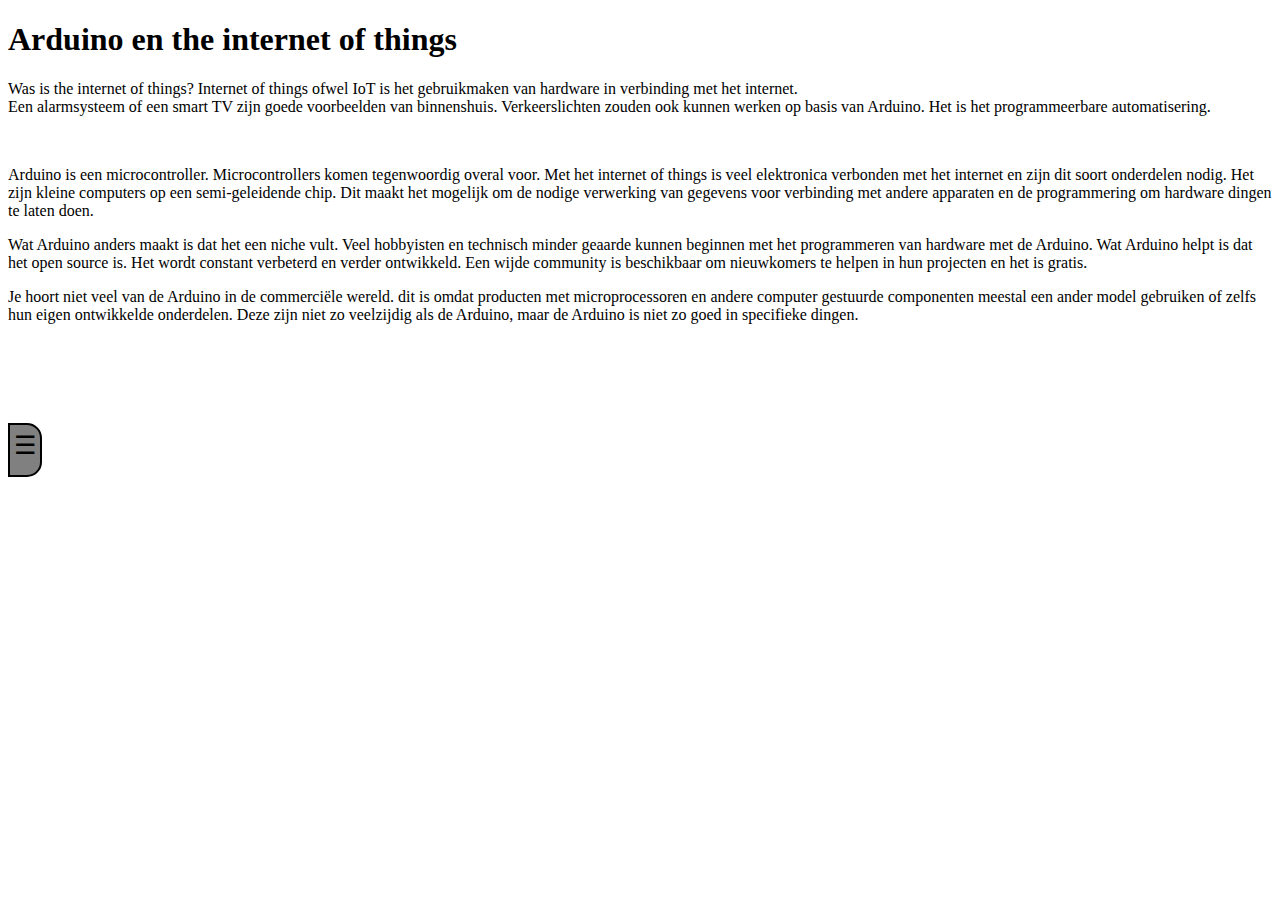
==== html/Arduino.html @ 060bd9ba "add Arduino.css link" ====
<!DOCTYPE html>
<html lang="en" dir="ltr">
  <head>
    <meta charset="utf-8">
    <link rel="stylesheet" href="../css/Menu.css">
    <link rel="stylesheet" href="../css/Arduino.css">
    <script type="text/javascript" src="../javascript/Webscript.js"></script>
    <title></title>
  </head>
  <body>
    <div id="mySidenav" class="sidenav">
      <img class="logo" src="../images/arduino_logo.png" alt="Arduino logo">
      <a href="javascript:void(0)" class="closebtn" onclick="closeNav()">&times;</a>
      <a href="Index.html">Home</a>
      <a href="Arduino.html">Arduino</a>
      <a href="Opdrachten.html">Opdrachten</a>
      <a href="Overons.html">Over ons</a>
      <div class="menu_footer">
        <p>
          Gemaakt door: Valentin Hekker, <br> Tim Staals, Koen Zoon <br>
          In opdracht van: Hardware <br>
          &copy; 2020
        </p>
      </div>
    </div>
    <span id="openmenu" onclick="openNav()"><p>&#9776;</p></span>
        <div class="inhoud">
            <h1>Arduino en the internet of things</h1>
            <p>
                Was is the internet of things? Internet of things ofwel IoT is het gebruikmaken van hardware in verbinding met het internet.<br>
                Een alarmsysteem of een smart TV zijn goede voorbeelden van binnenshuis. Verkeerslichten zouden ook kunnen werken op basis van Arduino.
                Het is het programmeerbare automatisering.<br>
            </p>
            <img sr="../images/bord.png">
        </div>
        <div class="inhoud">
            <p>
                Arduino is een microcontroller. Microcontrollers komen tegenwoordig overal voor. Met het internet of things is veel elektronica verbonden met het internet en zijn dit soort onderdelen nodig. Het zijn kleine computers op een semi-geleidende chip. Dit maakt het mogelijk om de nodige verwerking van gegevens voor verbinding met andere apparaten en de programmering om hardware dingen te laten doen. 
            </p>
            <p>
                Wat Arduino anders maakt is dat het een niche vult. Veel hobbyisten en technisch minder geaarde kunnen beginnen met het programmeren van hardware met de Arduino.  Wat Arduino helpt is dat het open source is. Het wordt constant verbeterd en verder ontwikkeld. Een wijde community is beschikbaar om nieuwkomers te helpen in hun projecten en het is gratis.
            </p>
            <p>
                Je hoort niet veel van de Arduino in de commerciële wereld. dit is omdat producten met microprocessoren en andere computer gestuurde componenten meestal een ander model gebruiken of zelfs hun eigen ontwikkelde onderdelen. Deze zijn niet zo veelzijdig als de Arduino, maar de Arduino is niet zo goed in specifieke dingen.
            </p>
        </div>
  </body>
</html>
---- css/Menu.css ----
/* The side navigation menu */
.sidenav {
  height: 100%; /* 100% Full-height */
  width: 0; /* 0 width - change this with JavaScript */
  position: fixed; /* Stay in place */
  z-index: 1; /* Stay on top */
  top: 0; /* Stay at the top */
  left: 0;
  background-color: #111; /* Black*/
  overflow-x: hidden; /* Disable horizontal scroll */
  padding-top: 60px; /* Place content 60px from the top */
  transition: 0.5s; /* 0.5 second transition effect to slide in the sidenav */
}
.menu_footer {
  position: absolute;
  bottom: 60px;
  left: 10px;
  color: #00979d;
}
#openmenu {
  position: fixed;
  top: 50%;
  height: 50px;
  width: 30px;
  border: 2px Black solid;
  border-radius: 0px 15px 15px 0px;
  transform: translateY(-50%);
  background-color: gray;
  font-size: 25px;
  text-align: center;
  cursor: default;
}
#openmenu p {
  margin-top: 6px;
}
/* The navigation menu links */
.sidenav a {
  padding: 8px 8px 8px 32px;
  text-decoration: none;
  font-size: 25px;
  color: #00979d;
  display: block;
  transition: 0.3s;
  font-weight: bold;
}

/* When you mouse over the navigation links, change their color */
.sidenav a:hover {
  color: #f1f1f1;
}

/* Position and style the close button (top right corner) */
.sidenav .closebtn {
  position: absolute;
  top: 0;
  right: 25px;
  font-size: 36px;
  margin-left: 50px;
}
/* style logo arduino */
.logo {
  width: 200px;
  margin: 10px 25px;
}
/* Style page content - use this if you want to push the page content to the right when you open the side navigation */
#main {
  transition: margin-left .5s;
  padding: 20px;
}

/* On smaller screens, where height is less than 450px, change the style of the sidenav (less padding and a smaller font size) */
@media screen and (max-height: 450px) {
  .sidenav {padding-top: 15px;}
  .sidenav a {font-size: 18px;}
}
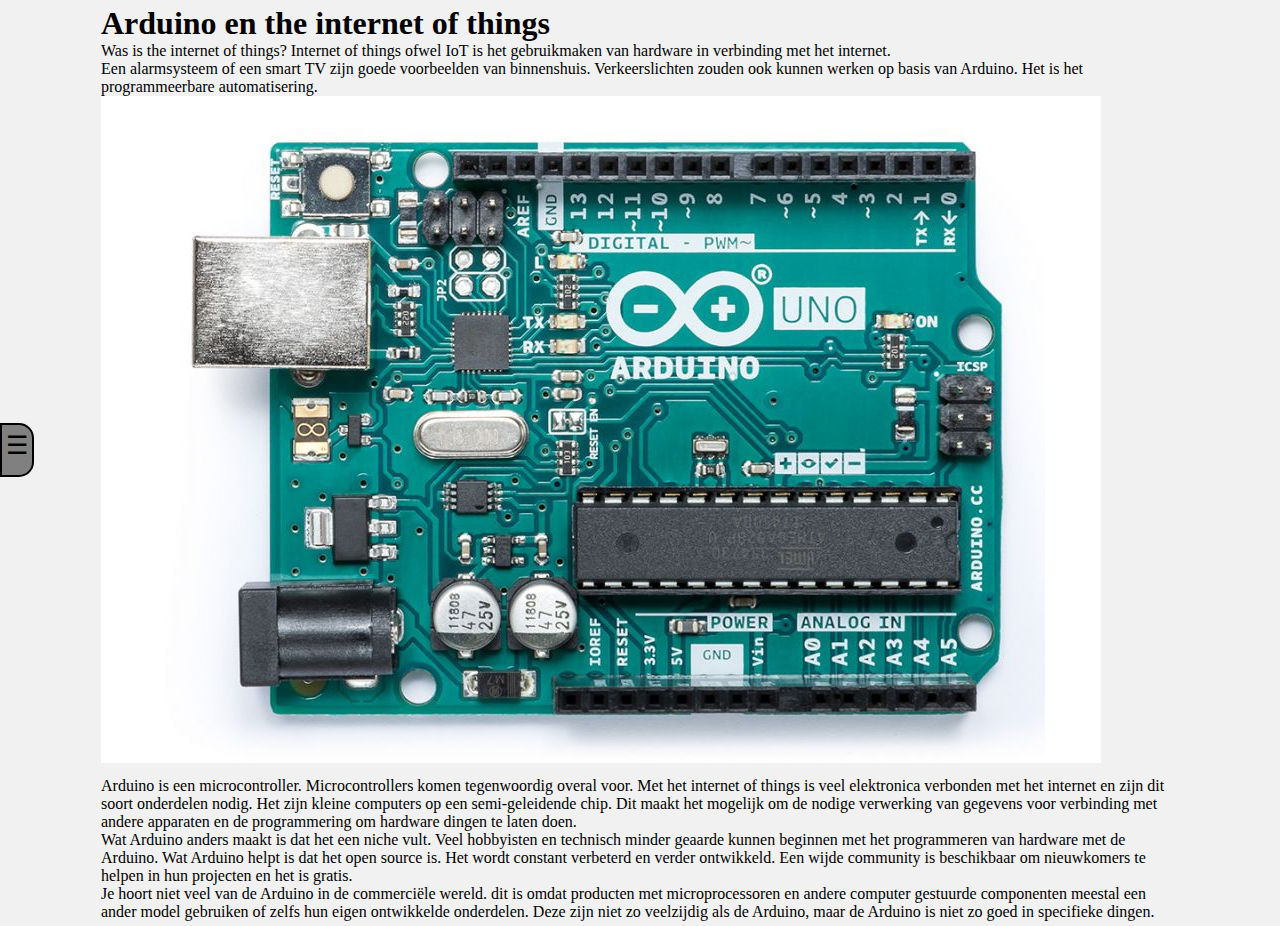
==== commit d989e833: "update" ====
--- a/html/Arduino.html
+++ b/html/Arduino.html
@@ -31,7 +31,7 @@
                 Een alarmsysteem of een smart TV zijn goede voorbeelden van binnenshuis. Verkeerslichten zouden ook kunnen werken op basis van Arduino.
                 Het is het programmeerbare automatisering.<br>
             </p>
-            <img sr="../images/bord.png">
+            <img src="../images/bord.png">
         </div>
         <div class="inhoud">
             <p>
--- a/css/Arduino.css
+++ b/css/Arduino.css
@@ -0,0 +1,14 @@
+* {
+  padding: 0px;
+  margin: 0px;
+}
+body {
+  background-color: #f1f1f1;
+}
+.inhoud{
+    margin-left: 7.5%;
+    margin-right: 7.5%;
+    padding: 5px;
+}
+
+img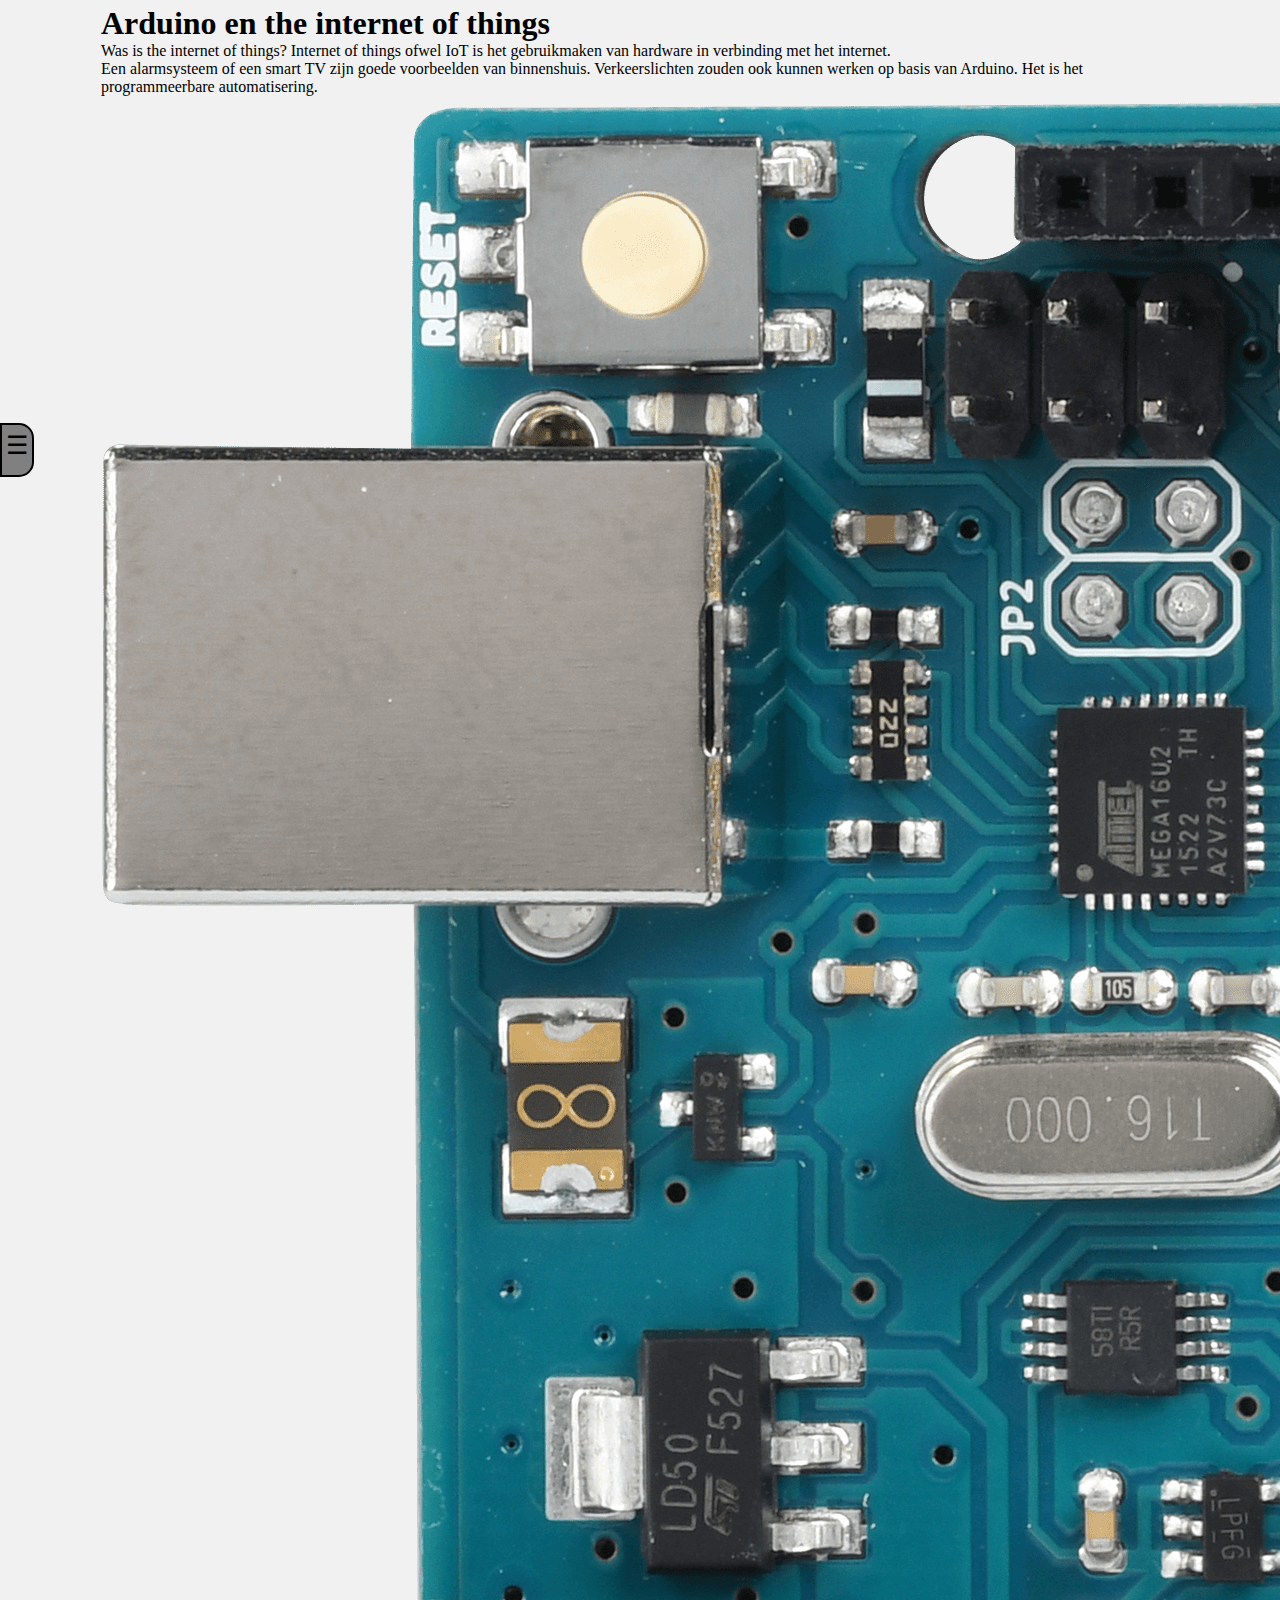
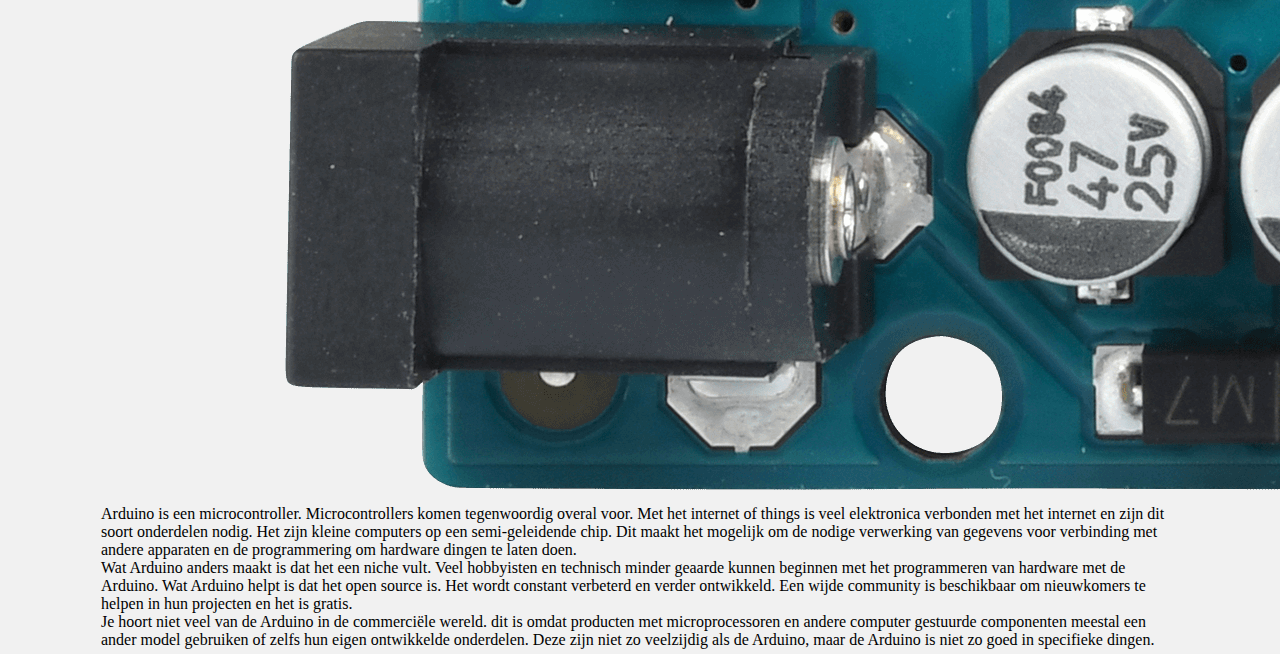
==== commit f40f0781: "arduino afbeelding" ====
--- a/html/Arduino.html
+++ b/html/Arduino.html
@@ -35,7 +35,7 @@
         </div>
         <div class="inhoud">
             <p>
-                Arduino is een microcontroller. Microcontrollers komen tegenwoordig overal voor. Met het internet of things is veel elektronica verbonden met het internet en zijn dit soort onderdelen nodig. Het zijn kleine computers op een semi-geleidende chip. Dit maakt het mogelijk om de nodige verwerking van gegevens voor verbinding met andere apparaten en de programmering om hardware dingen te laten doen. 
+                Arduino is een microcontroller. Microcontrollers komen tegenwoordig overal voor. Met het internet of things is veel elektronica verbonden met het internet en zijn dit soort onderdelen nodig. Het zijn kleine computers op een semi-geleidende chip. Dit maakt het mogelijk om de nodige verwerking van gegevens voor verbinding met andere apparaten en de programmering om hardware dingen te laten doen.
             </p>
             <p>
                 Wat Arduino anders maakt is dat het een niche vult. Veel hobbyisten en technisch minder geaarde kunnen beginnen met het programmeren van hardware met de Arduino.  Wat Arduino helpt is dat het open source is. Het wordt constant verbeterd en verder ontwikkeld. Een wijde community is beschikbaar om nieuwkomers te helpen in hun projecten en het is gratis.
--- a/css/Menu.css
+++ b/css/Menu.css
@@ -28,7 +28,7 @@
   background-color: gray;
   font-size: 25px;
   text-align: center;
-  cursor: default;
+  cursor: pointer;
 }
 #openmenu p {
   margin-top: 6px;
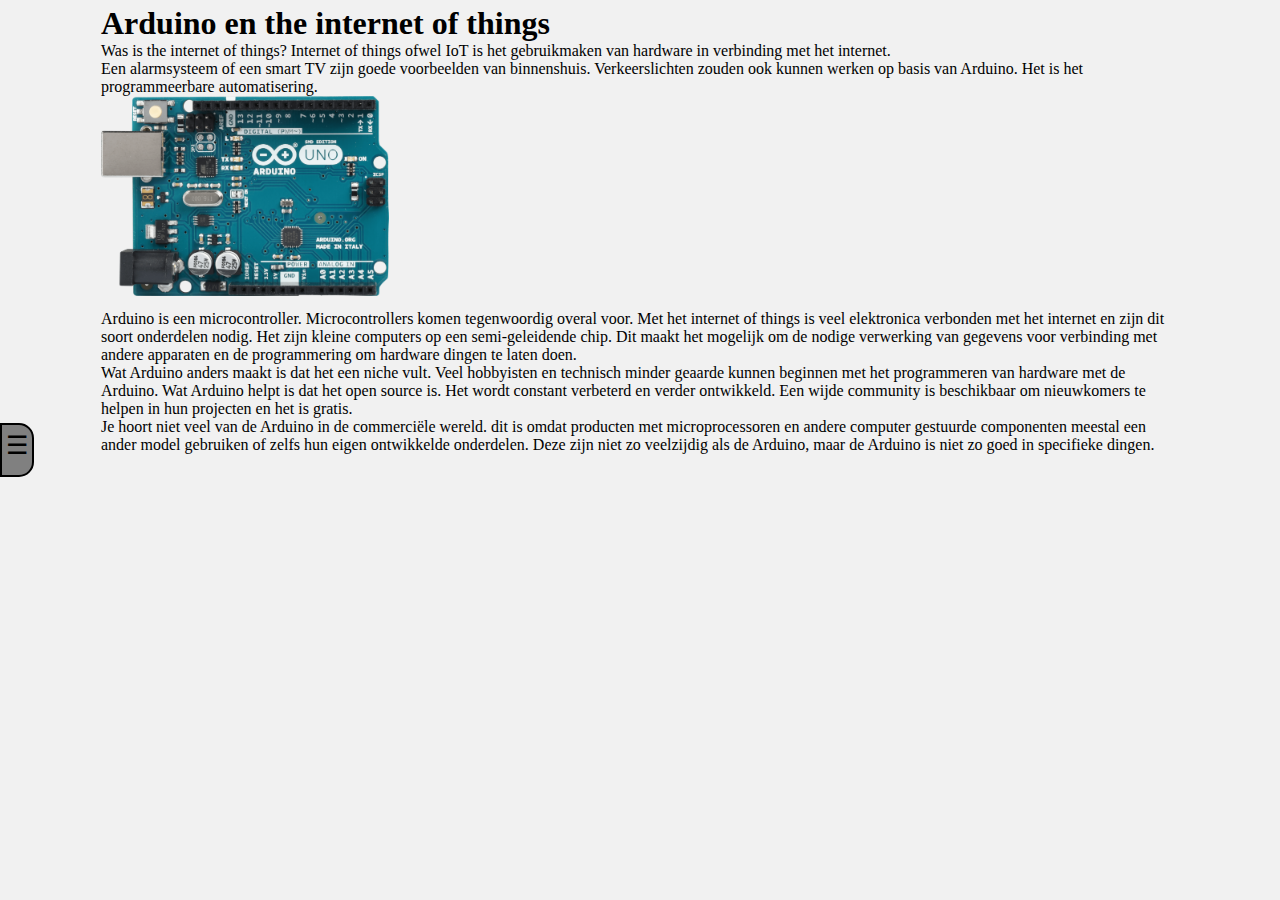
==== commit e09b199d: "eerste opdrachtje" ====
--- a/html/Arduino.html
+++ b/html/Arduino.html
@@ -2,8 +2,8 @@
 <html lang="en" dir="ltr">
   <head>
     <meta charset="utf-8">
+    <link rel="stylesheet" href="../css/Arduino.css">
     <link rel="stylesheet" href="../css/Menu.css">
-    <link rel="stylesheet" href="../css/Arduino.css">
     <script type="text/javascript" src="../javascript/Webscript.js"></script>
     <title></title>
   </head>
@@ -31,7 +31,7 @@
                 Een alarmsysteem of een smart TV zijn goede voorbeelden van binnenshuis. Verkeerslichten zouden ook kunnen werken op basis van Arduino.
                 Het is het programmeerbare automatisering.<br>
             </p>
-            <img src="../images/bord.png">
+            <img id="bord" src="../images/bord.png">
         </div>
         <div class="inhoud">
             <p>
--- a/css/Arduino.css
+++ b/css/Arduino.css
@@ -10,5 +10,6 @@
     margin-right: 7.5%;
     padding: 5px;
 }
-
-img+#bord{
+    height: 200px;
+}
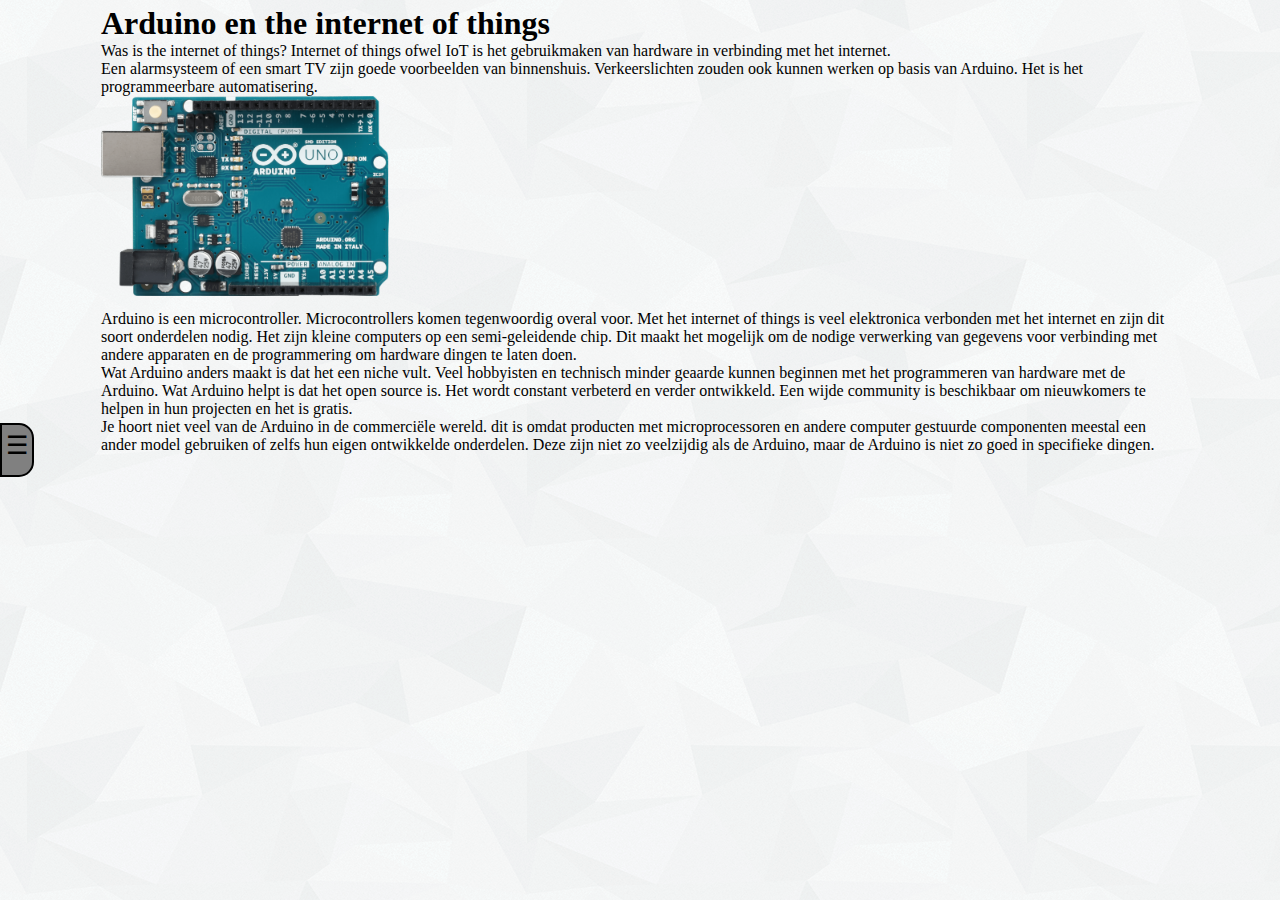
==== commit eba5ddd7: "opdrachten pagina" ====
--- a/html/Arduino.html
+++ b/html/Arduino.html
@@ -5,7 +5,7 @@
     <link rel="stylesheet" href="../css/Arduino.css">
     <link rel="stylesheet" href="../css/Menu.css">
     <script type="text/javascript" src="../javascript/Webscript.js"></script>
-    <title></title>
+    <title>Arduino</title>
   </head>
   <body>
     <div id="mySidenav" class="sidenav">
--- a/css/Arduino.css
+++ b/css/Arduino.css
@@ -3,7 +3,7 @@
   margin: 0px;
 }
 body {
-  background-color: #f1f1f1;
+  background-image: url(../images/background-pattern.png);
 }
 .inhoud{
     margin-left: 7.5%;
--- a/css/Menu.css
+++ b/css/Menu.css
@@ -62,6 +62,12 @@
   width: 200px;
   margin: 10px 25px;
 }
+#logo {
+  position: absolute;
+  width: 200px;
+  top: 100px;
+  left: 10px;
+}
 /* Style page content - use this if you want to push the page content to the right when you open the side navigation */
 #main {
   transition: margin-left .5s;
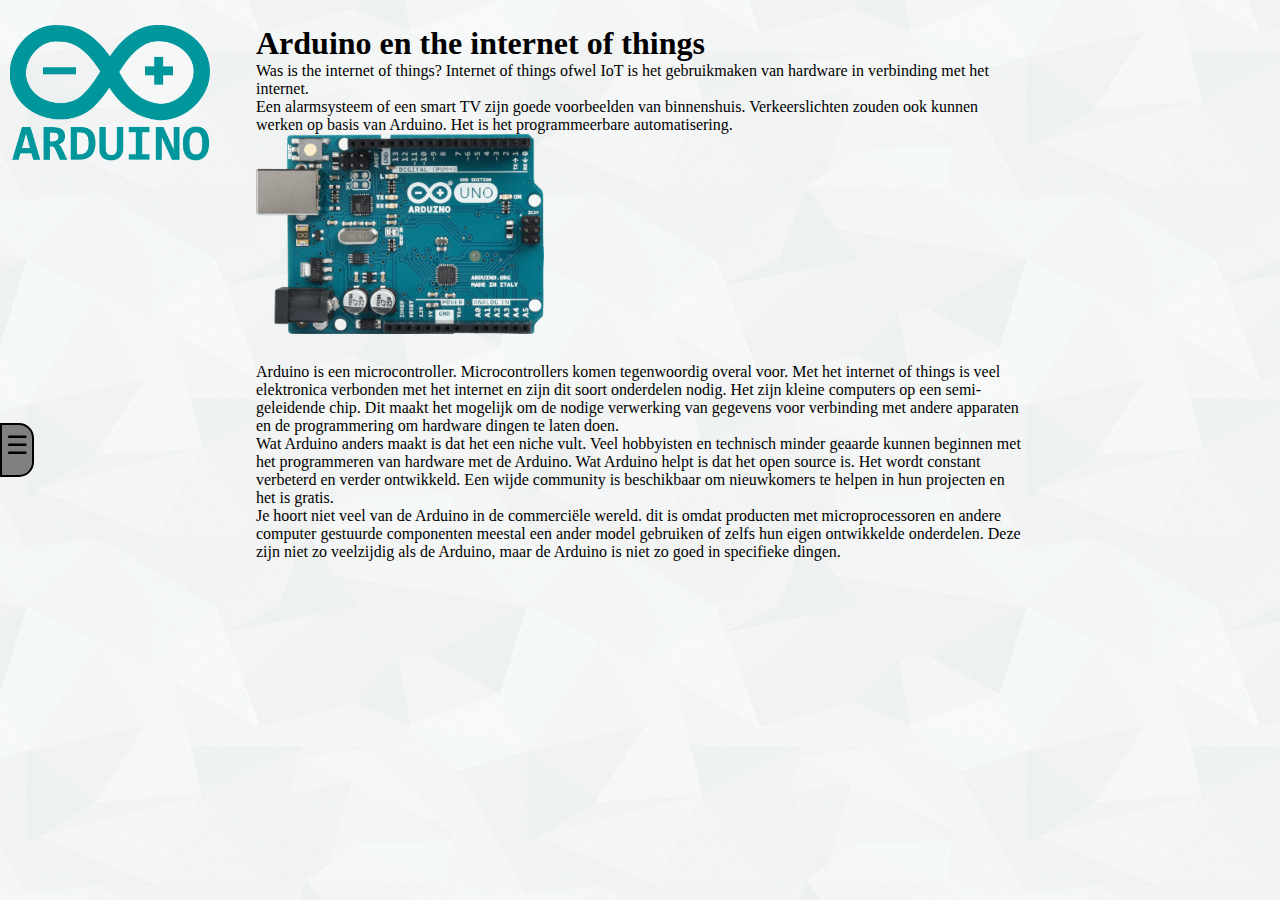
==== commit 2187086b: "laatste beetjes" ====
--- a/html/Arduino.html
+++ b/html/Arduino.html
@@ -4,6 +4,7 @@
     <meta charset="utf-8">
     <link rel="stylesheet" href="../css/Arduino.css">
     <link rel="stylesheet" href="../css/Menu.css">
+    <link rel="icon" href="../images/arduino_logo.png">
     <script type="text/javascript" src="../javascript/Webscript.js"></script>
     <title>Arduino</title>
   </head>
@@ -24,6 +25,7 @@
       </div>
     </div>
     <span id="openmenu" onclick="openNav()"><p>&#9776;</p></span>
+    <a href="index.html"><img id="logo" src="../images/arduino_logo.png" alt="Arduino logo"></a>
         <div class="inhoud">
             <h1>Arduino en the internet of things</h1>
             <p>
--- a/css/Arduino.css
+++ b/css/Arduino.css
@@ -6,10 +6,10 @@
   background-image: url(../images/background-pattern.png);
 }
 .inhoud{
-    margin-left: 7.5%;
-    margin-right: 7.5%;
-    padding: 5px;
+  width: 60%;
+  margin: auto;
+  padding-top: 25px;
 }
 #bord{
-    height: 200px;
+  height: 200px;
 }
--- a/css/Menu.css
+++ b/css/Menu.css
@@ -65,7 +65,7 @@
 #logo {
   position: absolute;
   width: 200px;
-  top: 100px;
+  top: 25px;
   left: 10px;
 }
 /* Style page content - use this if you want to push the page content to the right when you open the side navigation */
